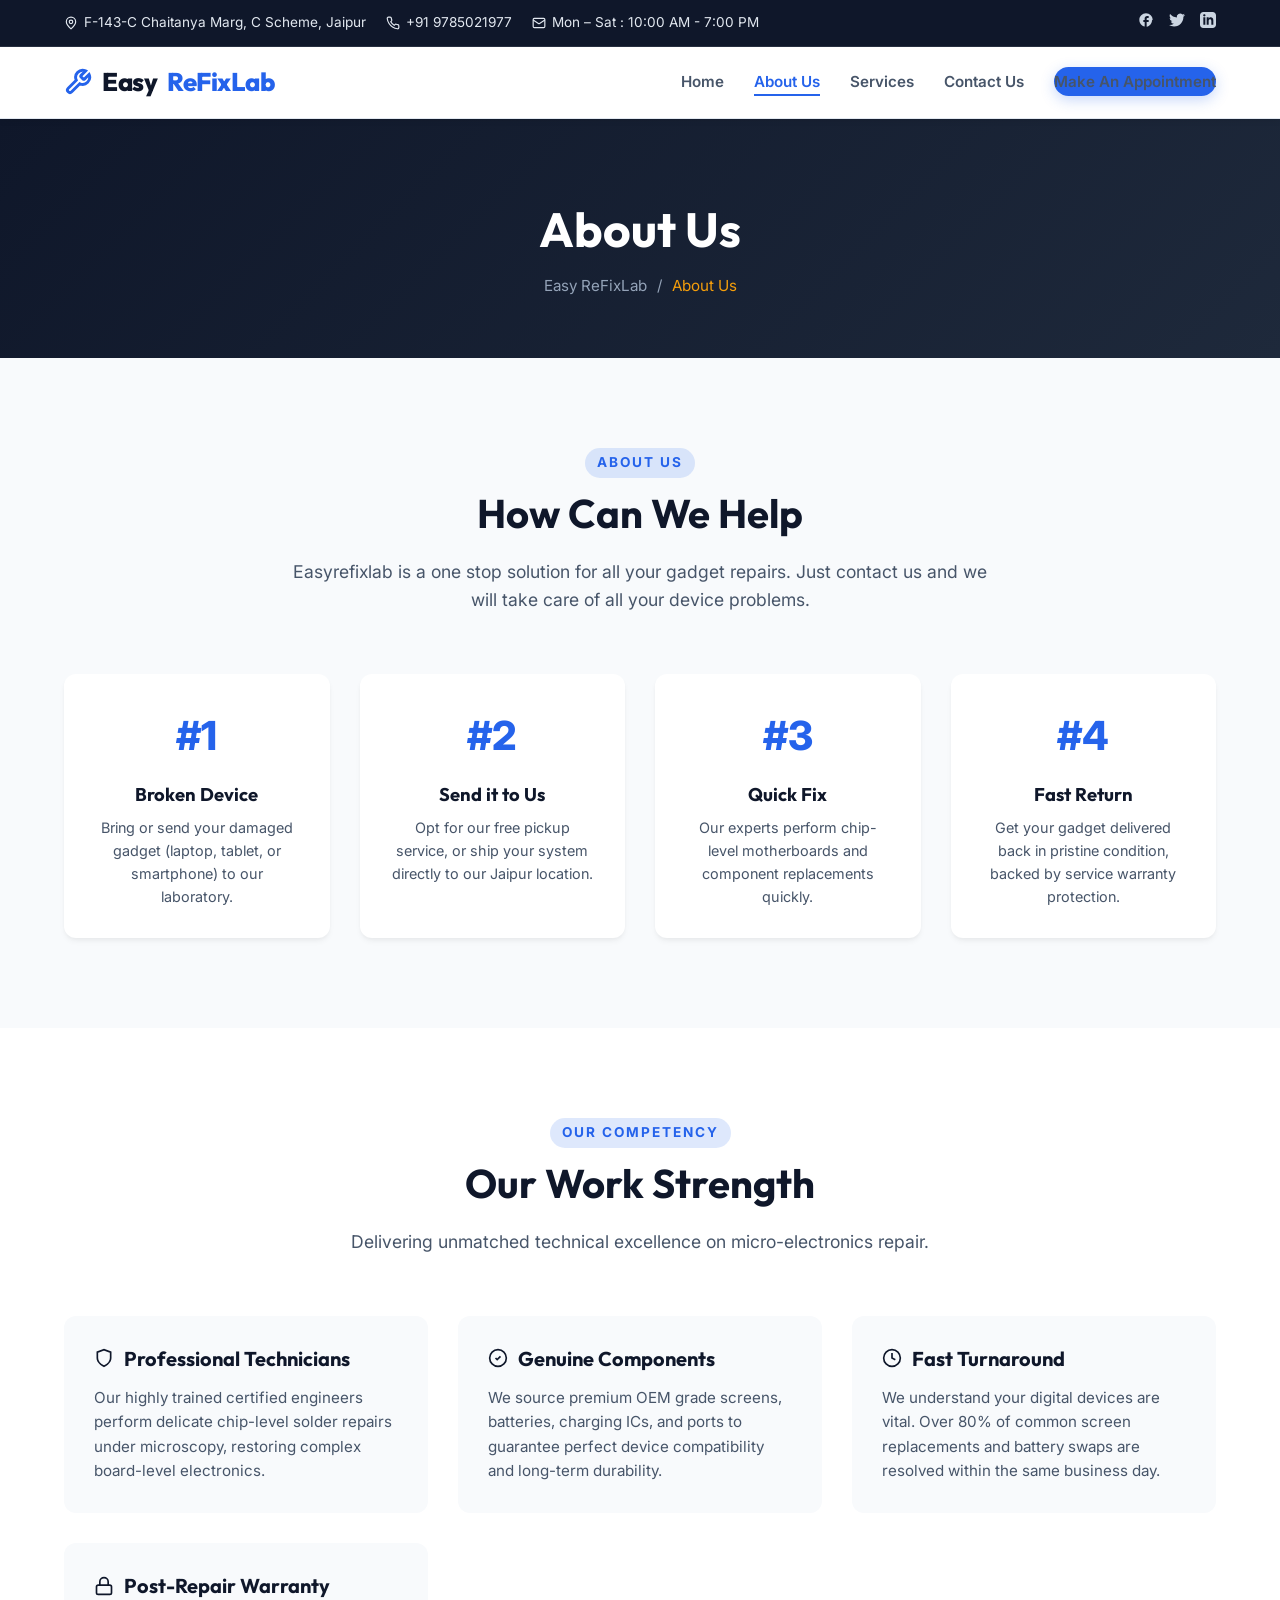
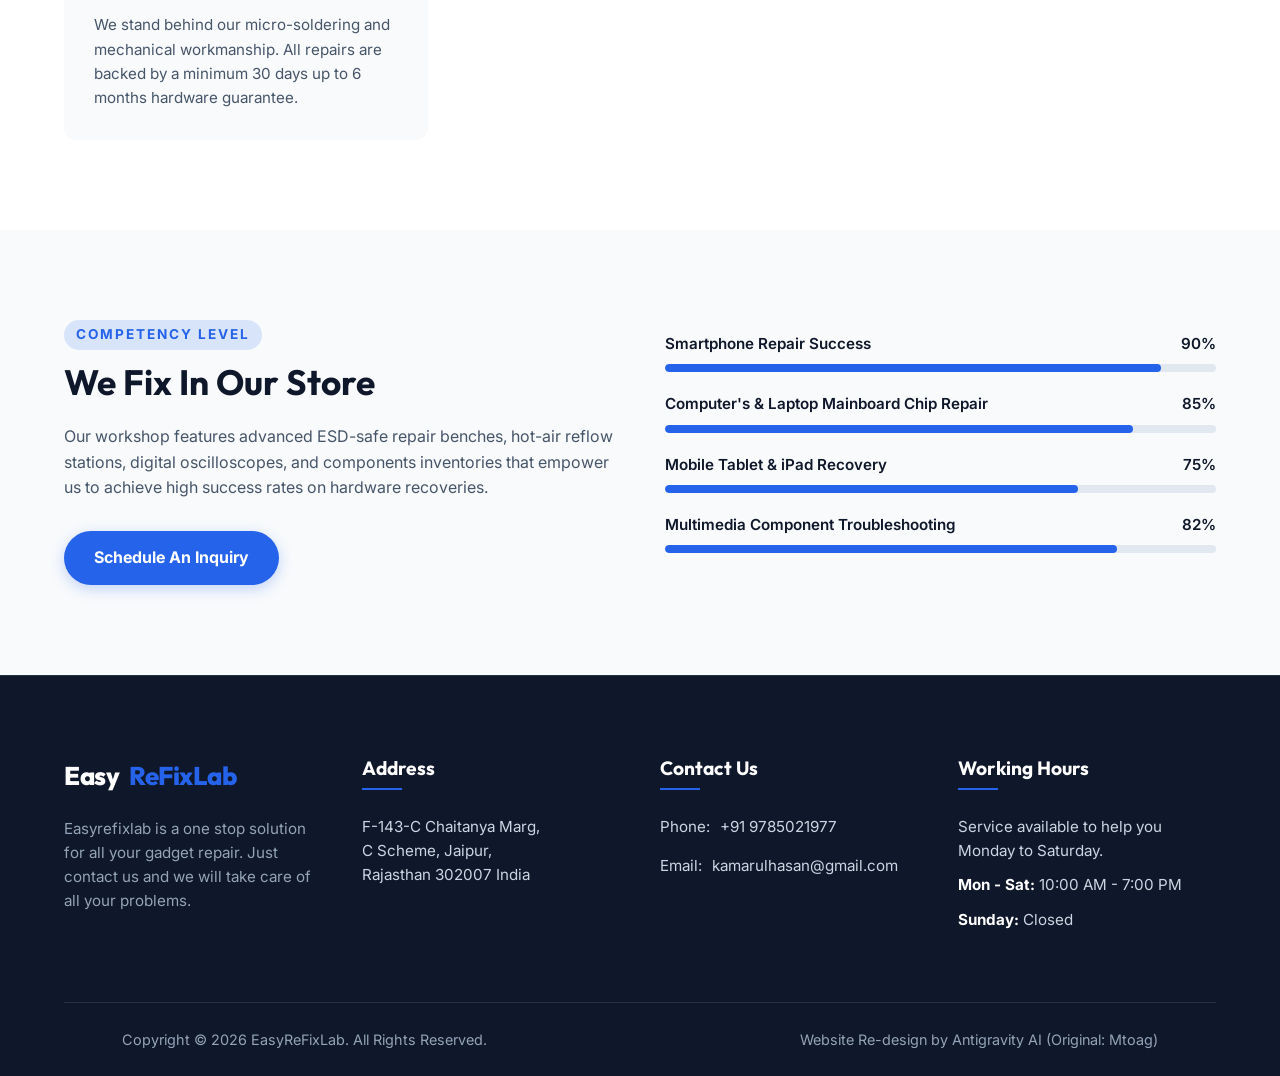
==== about.html @ 3d3305b6 "Initial commit: Rebuild Easy ReFixLab website with modern UI/UX" ====
<!DOCTYPE html>
<html lang="en">
<head>
    <meta charset="UTF-8">
    <meta name="viewport" content="width=device-width, initial-scale=1.0">
    <title>About Us - Easy ReFixLab | Expert Gadget Repairs in Jaipur</title>
    <meta name="description" content="Learn more about Easy ReFixLab, Jaipur's leading chip-level repair lab. Discover our workflow and expert work strength.">
    <link rel="stylesheet" href="style.css">
</head>
<body>

    <!-- Header Top Bar -->
    <header class="top-bar">
        <div class="top-info">
            <span>
                <svg width="14" height="14" viewBox="0 0 24 24" fill="none" stroke="currentColor" stroke-width="2"><path d="M12 2a8 8 0 0 0-8 8c0 5.25 8 12 8 12s8-6.75 8-12a8 8 0 0 0-8-8z"/><circle cx="12" cy="10" r="3"/></svg>
                F-143-C Chaitanya Marg, C Scheme, Jaipur
            </span>
            <span>
                <svg width="14" height="14" viewBox="0 0 24 24" fill="none" stroke="currentColor" stroke-width="2"><path d="M22 16.92v3a2 2 0 0 1-2.18 2 19.79 19.79 0 0 1-8.63-3.07 19.5 19.5 0 0 1-6-6 19.79 19.79 0 0 1-3.07-8.67A2 2 0 0 1 4.11 2h3a2 2 0 0 1 2 1.72 12.84 12.84 0 0 0 .7 2.81 2 2 0 0 1-.45 2.11L8.09 9.91a16 16 0 0 0 6 6l1.27-1.27a2 2 0 0 1 2.11-.45 12.84 12.84 0 0 0 2.81.7A2 2 0 0 1 22 16.92z"/></svg>
                <a href="tel:+919785021977">+91 9785021977</a>
            </span>
            <span>
                <svg width="14" height="14" viewBox="0 0 24 24" fill="none" stroke="currentColor" stroke-width="2"><rect x="2" y="4" width="20" height="16" rx="2"/><path d="m22 7-8.97 5.7a1.94 1.94 0 0 1-2.06 0L2 7"/></svg>
                Mon – Sat : 10:00 AM - 7:00 PM
            </span>
        </div>
        <div class="top-socials">
            <a href="https://facebook.com" aria-label="Facebook">
                <svg width="16" height="16" fill="currentColor" viewBox="0 0 24 24"><path d="M22 12c0-5.52-4.48-10-10-10S2 6.48 2 12c0 4.84 3.44 8.87 8 9.8V15H8v-3h2V9.5C10 7.57 11.57 6 13.5 6H16v3h-2c-.55 0-1 .45-1 1v2h3v3h-3v6.95c4.56-.93 8-4.96 8-9.75z"/></svg>
            </a>
            <a href="https://twitter.com" aria-label="Twitter">
                <svg width="16" height="16" fill="currentColor" viewBox="0 0 24 24"><path d="M23.953 4.57a10 10 0 0 1-2.825.775 4.958 4.958 0 0 0 2.163-2.723c-.951.555-2.005.959-3.127 1.184a4.92 4.92 0 0 0-8.384 4.482C7.69 8.095 4.067 6.13 1.64 3.162a4.822 4.822 0 0 0-.666 2.475c0 1.71.87 3.213 2.188 4.096a4.904 4.904 0 0 1-2.228-.616v.06a4.923 4.923 0 0 0 3.946 4.827 4.996 4.996 0 0 1-2.212.085 4.936 4.936 0 0 0 4.604 3.417 9.867 9.867 0 0 1-6.102 2.105c-.39 0-.779-.023-1.17-.067a13.995 13.995 0 0 0 7.557 2.209c9.053 0 13.998-7.496 13.998-13.985 0-.21 0-.42-.015-.63A9.935 9.935 0 0 0 24 4.59z"/></svg>
            </a>
            <a href="https://linkedin.com" aria-label="LinkedIn">
                <svg width="16" height="16" fill="currentColor" viewBox="0 0 24 24"><path d="M19 0h-14c-2.761 0-5 2.239-5 5v14c0 2.761 2.239 5 5 5h14c2.762 0 5-2.239 5-5v-14c0-2.761-2.238-5-5-5zm-11 19h-3v-11h3v11zm-1.5-12.268c-.966 0-1.75-.779-1.75-1.75s.784-1.75 1.75-1.75 1.75.779 1.75 1.75-.784 1.75-1.75 1.75zm13.5 12.268h-3v-5.604c0-3.368-4-3.113-4 0v5.604h-3v-11h3v1.765c1.396-2.586 7-2.777 7 2.476v6.759z"/></svg>
            </a>
        </div>
    </header>

    <!-- Navigation Header -->
    <nav class="main-header">
        <a href="index.html" class="logo">
            <svg width="28" height="28" viewBox="0 0 24 24" fill="none" stroke="currentColor" stroke-width="2.5" class="logo-accent">
                <path d="M14.7 6.3a1 1 0 0 0 0 1.4l1.6 1.6a1 1 0 0 0 1.4 0l3.77-3.77a6 6 0 0 1-7.94 7.94l-6.91 6.91a2.12 2.12 0 0 1-3-3l6.91-6.91a6 6 0 0 1 7.94-7.94l-3.77 3.77z"/>
            </svg>
            Easy<span class="logo-accent">ReFixLab</span>
        </a>
        <button class="menu-toggle" id="menuToggle" aria-label="Toggle Navigation">
            <span></span>
            <span></span>
            <span></span>
        </button>
        <ul class="nav-links" id="navLinks">
            <li><a href="index.html">Home</a></li>
            <li><a href="about.html" class="active">About Us</a></li>
            <li><a href="services.html">Services</a></li>
            <li><a href="contact.html">Contact Us</a></li>
            <li><a href="book.html" class="header-cta">Make An Appointment</a></li>
        </ul>
    </nav>

    <!-- Page Banner -->
    <section class="page-banner">
        <h1>About Us</h1>
        <div class="breadcrumbs">
            <a href="index.html">Easy ReFixLab</a> / <span>About Us</span>
        </div>
    </section>

    <!-- How Can We Help / Process Section -->
    <section class="section-container">
        <div class="section-header">
            <span class="section-subtitle">About Us</span>
            <h2 class="section-title">How Can We Help</h2>
            <p class="section-desc">Easyrefixlab is a one stop solution for all your gadget repairs. Just contact us and we will take care of all your device problems.</p>
        </div>
        
        <div style="display: grid; grid-template-columns: repeat(auto-fit, minmax(220px, 1fr)); gap: 30px; text-align: center; margin-top: 40px;">
            <div style="background: #ffffff; padding: 30px; border-radius: 12px; box-shadow: var(--shadow-subtle);">
                <div style="font-size: 2.5rem; font-weight: 800; color: var(--primary-light); margin-bottom: 15px;">#1</div>
                <h3 style="font-size: 1.15rem; margin-bottom: 10px; color: var(--primary);">Broken Device</h3>
                <p style="color: var(--text-secondary); font-size: 0.9rem;">Bring or send your damaged gadget (laptop, tablet, or smartphone) to our laboratory.</p>
            </div>
            <div style="background: #ffffff; padding: 30px; border-radius: 12px; box-shadow: var(--shadow-subtle);">
                <div style="font-size: 2.5rem; font-weight: 800; color: var(--primary-light); margin-bottom: 15px;">#2</div>
                <h3 style="font-size: 1.15rem; margin-bottom: 10px; color: var(--primary);">Send it to Us</h3>
                <p style="color: var(--text-secondary); font-size: 0.9rem;">Opt for our free pickup service, or ship your system directly to our Jaipur location.</p>
            </div>
            <div style="background: #ffffff; padding: 30px; border-radius: 12px; box-shadow: var(--shadow-subtle);">
                <div style="font-size: 2.5rem; font-weight: 800; color: var(--primary-light); margin-bottom: 15px;">#3</div>
                <h3 style="font-size: 1.15rem; margin-bottom: 10px; color: var(--primary);">Quick Fix</h3>
                <p style="color: var(--text-secondary); font-size: 0.9rem;">Our experts perform chip-level motherboards and component replacements quickly.</p>
            </div>
            <div style="background: #ffffff; padding: 30px; border-radius: 12px; box-shadow: var(--shadow-subtle);">
                <div style="font-size: 2.5rem; font-weight: 800; color: var(--primary-light); margin-bottom: 15px;">#4</div>
                <h3 style="font-size: 1.15rem; margin-bottom: 10px; color: var(--primary);">Fast Return</h3>
                <p style="color: var(--text-secondary); font-size: 0.9rem;">Get your gadget delivered back in pristine condition, backed by service warranty protection.</p>
            </div>
        </div>
    </section>

    <!-- Work Strength Section (Professional Text replacing placeholder!) -->
    <section class="section-container" style="background-color: #ffffff;">
        <div class="section-header">
            <span class="section-subtitle">Our Competency</span>
            <h2 class="section-title">Our Work Strength</h2>
            <p class="section-desc">Delivering unmatched technical excellence on micro-electronics repair.</p>
        </div>
        
        <div style="display: grid; grid-template-columns: repeat(auto-fit, minmax(280px, 1fr)); gap: 30px;">
            <div style="background-color: var(--bg-light); padding: 30px; border-radius: 12px;">
                <h3 style="font-size: 1.25rem; margin-bottom: 15px; color: var(--primary); display: flex; align-items: center; gap: 10px;">
                    <svg width="20" height="20" viewBox="0 0 24 24" fill="none" stroke="currentColor" stroke-width="2"><path d="M12 22s8-4 8-10V5l-8-3-8 3v7c0 6 8 10 8 10z"/></svg>
                    Professional Technicians
                </h3>
                <p style="color: var(--text-secondary); font-size: 0.95rem;">Our highly trained certified engineers perform delicate chip-level solder repairs under microscopy, restoring complex board-level electronics.</p>
            </div>
            <div style="background-color: var(--bg-light); padding: 30px; border-radius: 12px;">
                <h3 style="font-size: 1.25rem; margin-bottom: 15px; color: var(--primary); display: flex; align-items: center; gap: 10px;">
                    <svg width="20" height="20" viewBox="0 0 24 24" fill="none" stroke="currentColor" stroke-width="2"><circle cx="12" cy="12" r="10"/><path d="m9 12 2 2 4-4"/></svg>
                    Genuine Components
                </h3>
                <p style="color: var(--text-secondary); font-size: 0.95rem;">We source premium OEM grade screens, batteries, charging ICs, and ports to guarantee perfect device compatibility and long-term durability.</p>
            </div>
            <div style="background-color: var(--bg-light); padding: 30px; border-radius: 12px;">
                <h3 style="font-size: 1.25rem; margin-bottom: 15px; color: var(--primary); display: flex; align-items: center; gap: 10px;">
                    <svg width="20" height="20" viewBox="0 0 24 24" fill="none" stroke="currentColor" stroke-width="2"><circle cx="12" cy="12" r="10"/><polyline points="12 6 12 12 16 14"/></svg>
                    Fast Turnaround
                </h3>
                <p style="color: var(--text-secondary); font-size: 0.95rem;">We understand your digital devices are vital. Over 80% of common screen replacements and battery swaps are resolved within the same business day.</p>
            </div>
            <div style="background-color: var(--bg-light); padding: 30px; border-radius: 12px;">
                <h3 style="font-size: 1.25rem; margin-bottom: 15px; color: var(--primary); display: flex; align-items: center; gap: 10px;">
                    <svg width="20" height="20" viewBox="0 0 24 24" fill="none" stroke="currentColor" stroke-width="2"><rect x="3" y="11" width="18" height="11" rx="2" ry="2"/><path d="M7 11V7a5 5 0 0 1 10 0v4"/></svg>
                    Post-Repair Warranty
                </h3>
                <p style="color: var(--text-secondary); font-size: 0.95rem;">We stand behind our micro-soldering and mechanical workmanship. All repairs are backed by a minimum 30 days up to 6 months hardware guarantee.</p>
            </div>
        </div>
    </section>

    <!-- Skills Bar Section -->
    <section class="section-container" style="background-color: var(--bg-light);">
        <div style="display: grid; grid-template-columns: 1fr 1fr; gap: 50px; align-items: center; flex-wrap: wrap;">
            <div>
                <span class="section-subtitle">Competency Level</span>
                <h2 style="font-size: 2.2rem; color: var(--primary); margin-bottom: 20px;">We Fix In Our Store</h2>
                <p style="color: var(--text-secondary); margin-bottom: 30px;">
                    Our workshop features advanced ESD-safe repair benches, hot-air reflow stations, digital oscilloscopes, and components inventories that empower us to achieve high success rates on hardware recoveries.
                </p>
                <a href="book.html" class="btn btn-primary">Schedule An Inquiry</a>
            </div>
            
            <!-- Skill Bars -->
            <div>
                <!-- Bar 1 -->
                <div style="margin-bottom: 20px;">
                    <div style="display: flex; justify-content: space-between; font-weight: 600; font-size: 0.95rem; margin-bottom: 8px;">
                        <span>Smartphone Repair Success</span>
                        <span>90%</span>
                    </div>
                    <div style="height: 8px; background-color: var(--border-color); border-radius: 4px; overflow: hidden;">
                        <div style="width: 90%; height: 100%; background-color: var(--primary-light); border-radius: 4px;"></div>
                    </div>
                </div>
                <!-- Bar 2 -->
                <div style="margin-bottom: 20px;">
                    <div style="display: flex; justify-content: space-between; font-weight: 600; font-size: 0.95rem; margin-bottom: 8px;">
                        <span>Computer's & Laptop Mainboard Chip Repair</span>
                        <span>85%</span>
                    </div>
                    <div style="height: 8px; background-color: var(--border-color); border-radius: 4px; overflow: hidden;">
                        <div style="width: 85%; height: 100%; background-color: var(--primary-light); border-radius: 4px;"></div>
                    </div>
                </div>
                <!-- Bar 3 -->
                <div style="margin-bottom: 20px;">
                    <div style="display: flex; justify-content: space-between; font-weight: 600; font-size: 0.95rem; margin-bottom: 8px;">
                        <span>Mobile Tablet & iPad Recovery</span>
                        <span>75%</span>
                    </div>
                    <div style="height: 8px; background-color: var(--border-color); border-radius: 4px; overflow: hidden;">
                        <div style="width: 75%; height: 100%; background-color: var(--primary-light); border-radius: 4px;"></div>
                    </div>
                </div>
                <!-- Bar 4 -->
                <div style="margin-bottom: 20px;">
                    <div style="display: flex; justify-content: space-between; font-weight: 600; font-size: 0.95rem; margin-bottom: 8px;">
                        <span>Multimedia Component Troubleshooting</span>
                        <span>82%</span>
                    </div>
                    <div style="height: 8px; background-color: var(--border-color); border-radius: 4px; overflow: hidden;">
                        <div style="width: 82%; height: 100%; background-color: var(--primary-light); border-radius: 4px;"></div>
                    </div>
                </div>
            </div>
        </div>
    </section>

    <!-- Footer -->
    <footer class="footer">
        <div class="footer-grid">
            <div class="footer-col footer-about">
                <a href="index.html" class="logo" style="color: #ffffff; margin-bottom: 20px;">
                    Easy<span class="logo-accent">ReFixLab</span>
                </a>
                <p>Easyrefixlab is a one stop solution for all your gadget repair. Just contact us and we will take care of all your problems.</p>
            </div>
            <div class="footer-col">
                <h4>Address</h4>
                <p style="color: #cbd5e1; font-size: 0.95rem; line-height: 1.6;">
                    F-143-C Chaitanya Marg,<br>
                    C Scheme, Jaipur,<br>
                    Rajasthan 302007 India
                </p>
            </div>
            <div class="footer-col footer-contact">
                <h4>Contact Us</h4>
                <p>Phone: <a href="tel:+919785021977">+91 9785021977</a></p>
                <p>Email: <a href="mailto:kamarulhasan@gmail.com">kamarulhasan@gmail.com</a></p>
            </div>
            <div class="footer-col footer-hours">
                <h4>Working Hours</h4>
                <p>Service available to help you Monday to Saturday.</p>
                <p><strong>Mon - Sat:</strong> 10:00 AM - 7:00 PM</p>
                <p><strong>Sunday:</strong> Closed</p>
            </div>
        </div>
        <div class="copyright-bar">
            <div>Copyright &copy; 2026 EasyReFixLab. All Rights Reserved.</div>
            <div>Website Re-design by Antigravity AI (Original: Mtoag)</div>
        </div>
    </footer>

    <script src="main.js"></script>
</body>
</html>
---- style.css ----
/* Modern & Premium Design System for Easy ReFixLab */
@import url('https://fonts.googleapis.com/css2?family=Inter:wght@300;400;500;600;700&family=Outfit:wght@400;500;600;700;800&display=swap');

:root {
    --primary: #0f172a; /* Deep Slate Blue */
    --primary-light: #2563eb; /* Tech Royal Blue */
    --accent: #f59e0b; /* Amber Gold Accent */
    --accent-hover: #d97706;
    --success: #10b981;
    --bg-light: #f8fafc;
    --bg-card: #ffffff;
    --text-primary: #0f172a;
    --text-secondary: #475569;
    --text-light: #94a3b8;
    --border-color: #e2e8f0;
    --glow-color: rgba(37, 99, 235, 0.15);
    --transition: all 0.3s cubic-bezier(0.4, 0, 0.2, 1);
    --font-heading: 'Outfit', sans-serif;
    --font-body: 'Inter', sans-serif;
    
    --shadow-subtle: 0 4px 6px -1px rgba(0, 0, 0, 0.05), 0 2px 4px -1px rgba(0, 0, 0, 0.03);
    --shadow-card: 0 10px 25px -5px rgba(15, 23, 42, 0.08), 0 8px 16px -6px rgba(15, 23, 42, 0.04);
    --shadow-hover: 0 20px 35px -5px rgba(37, 99, 235, 0.15), 0 12px 20px -8px rgba(15, 23, 42, 0.08);
}

/* Base Styles */
* {
    margin: 0;
    padding: 0;
    box-sizing: border-box;
}

html {
    scroll-behavior: smooth;
}

body {
    font-family: var(--font-body);
    background-color: var(--bg-light);
    color: var(--text-primary);
    line-height: 1.6;
    overflow-x: hidden;
}

h1, h2, h3, h4, h5, h6 {
    font-family: var(--font-heading);
    font-weight: 700;
    line-height: 1.25;
}

a {
    text-decoration: none;
    color: inherit;
    transition: var(--transition);
}

/* Header Top Bar */
.top-bar {
    background-color: var(--primary);
    color: #ffffff;
    padding: 10px 5%;
    font-size: 0.85rem;
    display: flex;
    justify-content: space-between;
    align-items: center;
    flex-wrap: wrap;
    gap: 10px;
    border-bottom: 1px solid rgba(255, 255, 255, 0.1);
}

.top-info {
    display: flex;
    gap: 20px;
    flex-wrap: wrap;
}

.top-info span {
    display: flex;
    align-items: center;
    gap: 6px;
    color: #e2e8f0;
}

.top-info a:hover {
    color: var(--accent);
}

.top-socials {
    display: flex;
    gap: 15px;
}

.top-socials a {
    color: #cbd5e1;
    font-size: 1rem;
}

.top-socials a:hover {
    color: var(--accent);
    transform: translateY(-2px);
}

/* Main Navigation Header */
.main-header {
    background-color: rgba(255, 255, 255, 0.95);
    backdrop-filter: blur(10px);
    position: sticky;
    top: 0;
    z-index: 1000;
    padding: 15px 5%;
    display: flex;
    justify-content: space-between;
    align-items: center;
    box-shadow: var(--shadow-subtle);
    border-bottom: 1px solid var(--border-color);
}

.logo {
    display: flex;
    align-items: center;
    gap: 10px;
    font-family: var(--font-heading);
    font-weight: 800;
    font-size: 1.6rem;
    color: var(--primary);
    letter-spacing: -0.5px;
}

.logo-accent {
    color: var(--primary-light);
}

.nav-links {
    display: flex;
    list-style: none;
    gap: 30px;
    align-items: center;
}

.nav-links a {
    font-weight: 600;
    font-size: 0.95rem;
    color: var(--text-secondary);
    position: relative;
    padding: 5px 0;
}

.nav-links a::after {
    content: '';
    position: absolute;
    bottom: 0;
    left: 0;
    width: 0;
    height: 2px;
    background-color: var(--primary-light);
    transition: var(--transition);
}

.nav-links a:hover {
    color: var(--primary-light);
}

.nav-links a:hover::after,
.nav-links a.active::after {
    width: 100%;
}

.nav-links a.active {
    color: var(--primary-light);
}

.header-cta {
    background-color: var(--primary-light);
    color: #ffffff;
    padding: 10px 22px;
    border-radius: 50px;
    font-weight: 600;
    font-size: 0.9rem;
    box-shadow: 0 4px 14px rgba(37, 99, 235, 0.25);
}

.header-cta:hover {
    background-color: #1d4ed8;
    transform: translateY(-2px);
    box-shadow: 0 6px 20px rgba(37, 99, 235, 0.35);
}

/* Mobile Menu Button */
.menu-toggle {
    display: none;
    flex-direction: column;
    gap: 6px;
    cursor: pointer;
    border: none;
    background: transparent;
    padding: 5px;
}

.menu-toggle span {
    width: 25px;
    height: 3px;
    background-color: var(--primary);
    border-radius: 3px;
    transition: var(--transition);
}

/* Page Banner */
.page-banner {
    background: linear-gradient(135deg, var(--primary) 0%, #1e293b 100%);
    color: #ffffff;
    padding: 80px 5% 60px;
    text-align: center;
    position: relative;
    overflow: hidden;
}

.page-banner::before {
    content: '';
    position: absolute;
    top: 0;
    left: 0;
    width: 100%;
    height: 100%;
    background-image: radial-gradient(circle at 20% 30%, rgba(37, 99, 235, 0.15) 0%, transparent 50%),
                      radial-gradient(circle at 80% 70%, rgba(245, 158, 11 0.1) 0%, transparent 50%);
}

.page-banner h1 {
    font-size: 3rem;
    margin-bottom: 15px;
    position: relative;
    z-index: 2;
}

.breadcrumbs {
    display: flex;
    justify-content: center;
    gap: 10px;
    font-size: 0.95rem;
    color: var(--text-light);
    position: relative;
    z-index: 2;
}

.breadcrumbs a:hover {
    color: #ffffff;
}

.breadcrumbs span {
    color: var(--accent);
}

/* Main Layout Sections */
.section-container {
    padding: 90px 5%;
}

.section-header {
    text-align: center;
    max-width: 700px;
    margin: 0 auto 60px;
}

.section-subtitle {
    text-transform: uppercase;
    color: var(--primary-light);
    font-size: 0.85rem;
    font-weight: 700;
    letter-spacing: 2px;
    display: inline-block;
    margin-bottom: 10px;
    background-color: var(--glow-color);
    padding: 4px 12px;
    border-radius: 50px;
}

.section-title {
    font-size: 2.5rem;
    color: var(--primary);
    margin-bottom: 20px;
}

.section-desc {
    color: var(--text-secondary);
    font-size: 1.1rem;
}

/* Service Cards */
.services-grid {
    display: grid;
    grid-template-columns: repeat(auto-fit, minmax(320px, 1fr));
    gap: 30px;
}

.service-card {
    background-color: var(--bg-card);
    border-radius: 16px;
    padding: 40px 30px;
    box-shadow: var(--shadow-card);
    border: 1px solid var(--border-color);
    position: relative;
    overflow: hidden;
    display: flex;
    flex-direction: column;
    transition: var(--transition);
}

.service-card::before {
    content: '';
    position: absolute;
    top: 0;
    left: 0;
    width: 4px;
    height: 100%;
    background-color: var(--primary-light);
    transform: scaleY(0);
    transform-origin: bottom;
    transition: var(--transition);
}

.service-card:hover {
    transform: translateY(-8px);
    box-shadow: var(--shadow-hover);
    border-color: rgba(37, 99, 235, 0.2);
}

.service-card:hover::before {
    transform: scaleY(1);
}

.service-icon {
    width: 60px;
    height: 60px;
    border-radius: 12px;
    background-color: var(--glow-color);
    color: var(--primary-light);
    display: flex;
    align-items: center;
    justify-content: center;
    margin-bottom: 25px;
    font-size: 1.8rem;
    transition: var(--transition);
}

.service-card:hover .service-icon {
    background-color: var(--primary-light);
    color: #ffffff;
    transform: scale(1.1) rotate(5deg);
}

.service-card h3 {
    font-size: 1.35rem;
    margin-bottom: 15px;
    color: var(--primary);
}

.service-card p {
    color: var(--text-secondary);
    font-size: 0.95rem;
    margin-bottom: 20px;
    flex-grow: 1;
}

.service-card .btn-text {
    display: inline-flex;
    align-items: center;
    gap: 8px;
    font-weight: 700;
    color: var(--primary-light);
    font-size: 0.9rem;
    cursor: pointer;
}

.service-card .btn-text span {
    transition: var(--transition);
}

.service-card:hover .btn-text span {
    transform: translateX(5px);
}

/* Modals */
.modal {
    position: fixed;
    top: 0;
    left: 0;
    width: 100%;
    height: 100%;
    z-index: 2000;
    background-color: rgba(15, 23, 42, 0.6);
    backdrop-filter: blur(4px);
    display: flex;
    align-items: center;
    justify-content: center;
    opacity: 0;
    pointer-events: none;
    transition: opacity 0.3s ease;
}

.modal.active {
    opacity: 1;
    pointer-events: auto;
}

.modal-content {
    background-color: var(--bg-card);
    border-radius: 20px;
    width: 90%;
    max-width: 550px;
    padding: 40px;
    box-shadow: var(--shadow-hover);
    position: relative;
    transform: translateY(30px);
    transition: transform 0.3s ease;
}

.modal.active .modal-content {
    transform: translateY(0);
}

.modal-close {
    position: absolute;
    top: 20px;
    right: 20px;
    font-size: 1.5rem;
    cursor: pointer;
    background: transparent;
    border: none;
    color: var(--text-secondary);
    width: 30px;
    height: 30px;
    display: flex;
    align-items: center;
    justify-content: center;
    border-radius: 50%;
}

.modal-close:hover {
    background-color: var(--bg-light);
    color: var(--primary-light);
}

.modal h3 {
    font-size: 1.8rem;
    margin-bottom: 15px;
    color: var(--primary);
}

/* Footer Section */
.footer {
    background-color: var(--primary);
    color: #ffffff;
    padding: 80px 5% 0;
    border-top: 1px solid rgba(255, 255, 255, 0.1);
}

.footer-grid {
    display: grid;
    grid-template-columns: repeat(auto-fit, minmax(220px, 1fr));
    gap: 40px;
    margin-bottom: 60px;
}

.footer-col h4 {
    font-size: 1.2rem;
    margin-bottom: 25px;
    position: relative;
    padding-bottom: 10px;
}

.footer-col h4::after {
    content: '';
    position: absolute;
    left: 0;
    bottom: 0;
    width: 40px;
    height: 2px;
    background-color: var(--primary-light);
}

.footer-about p {
    color: #94a3b8;
    margin-top: 20px;
    font-size: 0.95rem;
}

.footer-links {
    list-style: none;
}

.footer-links li {
    margin-bottom: 12px;
}

.footer-links a {
    color: #cbd5e1;
    font-size: 0.95rem;
}

.footer-links a:hover {
    color: var(--accent);
    padding-left: 5px;
}

.footer-contact p {
    color: #cbd5e1;
    margin-bottom: 15px;
    display: flex;
    align-items: center;
    gap: 10px;
    font-size: 0.95rem;
}

.footer-contact a:hover {
    color: var(--accent);
}

.footer-hours p {
    color: #cbd5e1;
    font-size: 0.95rem;
    margin-bottom: 10px;
}

.footer-hours strong {
    color: #ffffff;
}

.copyright-bar {
    border-top: 1px solid rgba(255, 255, 255, 0.1);
    padding: 25px 5%;
    display: flex;
    justify-content: space-between;
    align-items: center;
    flex-wrap: wrap;
    gap: 15px;
    font-size: 0.9rem;
    color: #94a3b8;
}

.copyright-bar a {
    color: #ffffff;
}

.copyright-bar a:hover {
    color: var(--accent);
}

/* Button UI */
.btn {
    display: inline-flex;
    align-items: center;
    justify-content: center;
    padding: 14px 30px;
    font-size: 1rem;
    font-weight: 700;
    border-radius: 50px;
    cursor: pointer;
    border: none;
    transition: var(--transition);
}

.btn-primary {
    background-color: var(--primary-light);
    color: #ffffff;
    box-shadow: 0 4px 14px rgba(37, 99, 235, 0.25);
}

.btn-primary:hover {
    background-color: #1d4ed8;
    transform: translateY(-2px);
    box-shadow: 0 6px 20px rgba(37, 99, 235, 0.35);
}

.btn-secondary {
    background-color: transparent;
    color: var(--primary-light);
    border: 2px solid var(--primary-light);
}

.btn-secondary:hover {
    background-color: var(--glow-color);
    transform: translateY(-2px);
}

.btn-accent {
    background-color: var(--accent);
    color: var(--primary);
    box-shadow: 0 4px 14px rgba(245, 158, 11, 0.25);
}

.btn-accent:hover {
    background-color: var(--accent-hover);
    transform: translateY(-2px);
    box-shadow: 0 6px 20px rgba(245, 158, 11, 0.35);
}

/* Forms styling */
.booking-form {
    background-color: var(--bg-card);
    border-radius: 20px;
    padding: 40px;
    box-shadow: var(--shadow-card);
    border: 1px solid var(--border-color);
}

.form-group {
    margin-bottom: 20px;
}

.form-row {
    display: grid;
    grid-template-columns: repeat(auto-fit, minmax(200px, 1fr));
    gap: 20px;
}

.form-group label {
    display: block;
    font-weight: 600;
    font-size: 0.9rem;
    margin-bottom: 8px;
    color: var(--primary);
}

.form-group input,
.form-group select,
.form-group textarea {
    width: 100%;
    padding: 12px 18px;
    border: 1px solid var(--border-color);
    border-radius: 8px;
    font-family: var(--font-body);
    font-size: 0.95rem;
    color: var(--text-primary);
    background-color: var(--bg-light);
    transition: var(--transition);
}

.form-group input:focus,
.form-group select:focus,
.form-group textarea:focus {
    outline: none;
    border-color: var(--primary-light);
    background-color: #ffffff;
    box-shadow: 0 0 0 4px var(--glow-color);
}

/* Success Form Modal overlay styling */
.success-overlay {
    text-align: center;
}

.success-icon {
    width: 80px;
    height: 80px;
    border-radius: 50%;
    background-color: rgba(16, 185, 129, 0.15);
    color: var(--success);
    font-size: 3rem;
    display: flex;
    align-items: center;
    justify-content: center;
    margin: 0 auto 20px;
}

/* Responsive Media Queries */
@media(max-width: 991px) {
    .menu-toggle {
        display: flex;
    }
    
    .nav-links {
        position: absolute;
        top: 100%;
        left: 0;
        width: 100%;
        background-color: #ffffff;
        flex-direction: column;
        padding: 30px 5%;
        box-shadow: var(--shadow-card);
        border-top: 1px solid var(--border-color);
        opacity: 0;
        pointer-events: none;
        transform: translateY(-10px);
        transition: var(--transition);
    }
    
    .nav-links.active {
        opacity: 1;
        pointer-events: auto;
        transform: translateY(0);
    }
    
    .header-cta {
        display: none;
    }
}

@media(max-width: 576px) {
    .top-bar {
        justify-content: center;
        text-align: center;
    }
    .top-socials {
        display: none;
    }
    .page-banner h1 {
        font-size: 2.2rem;
    }
}
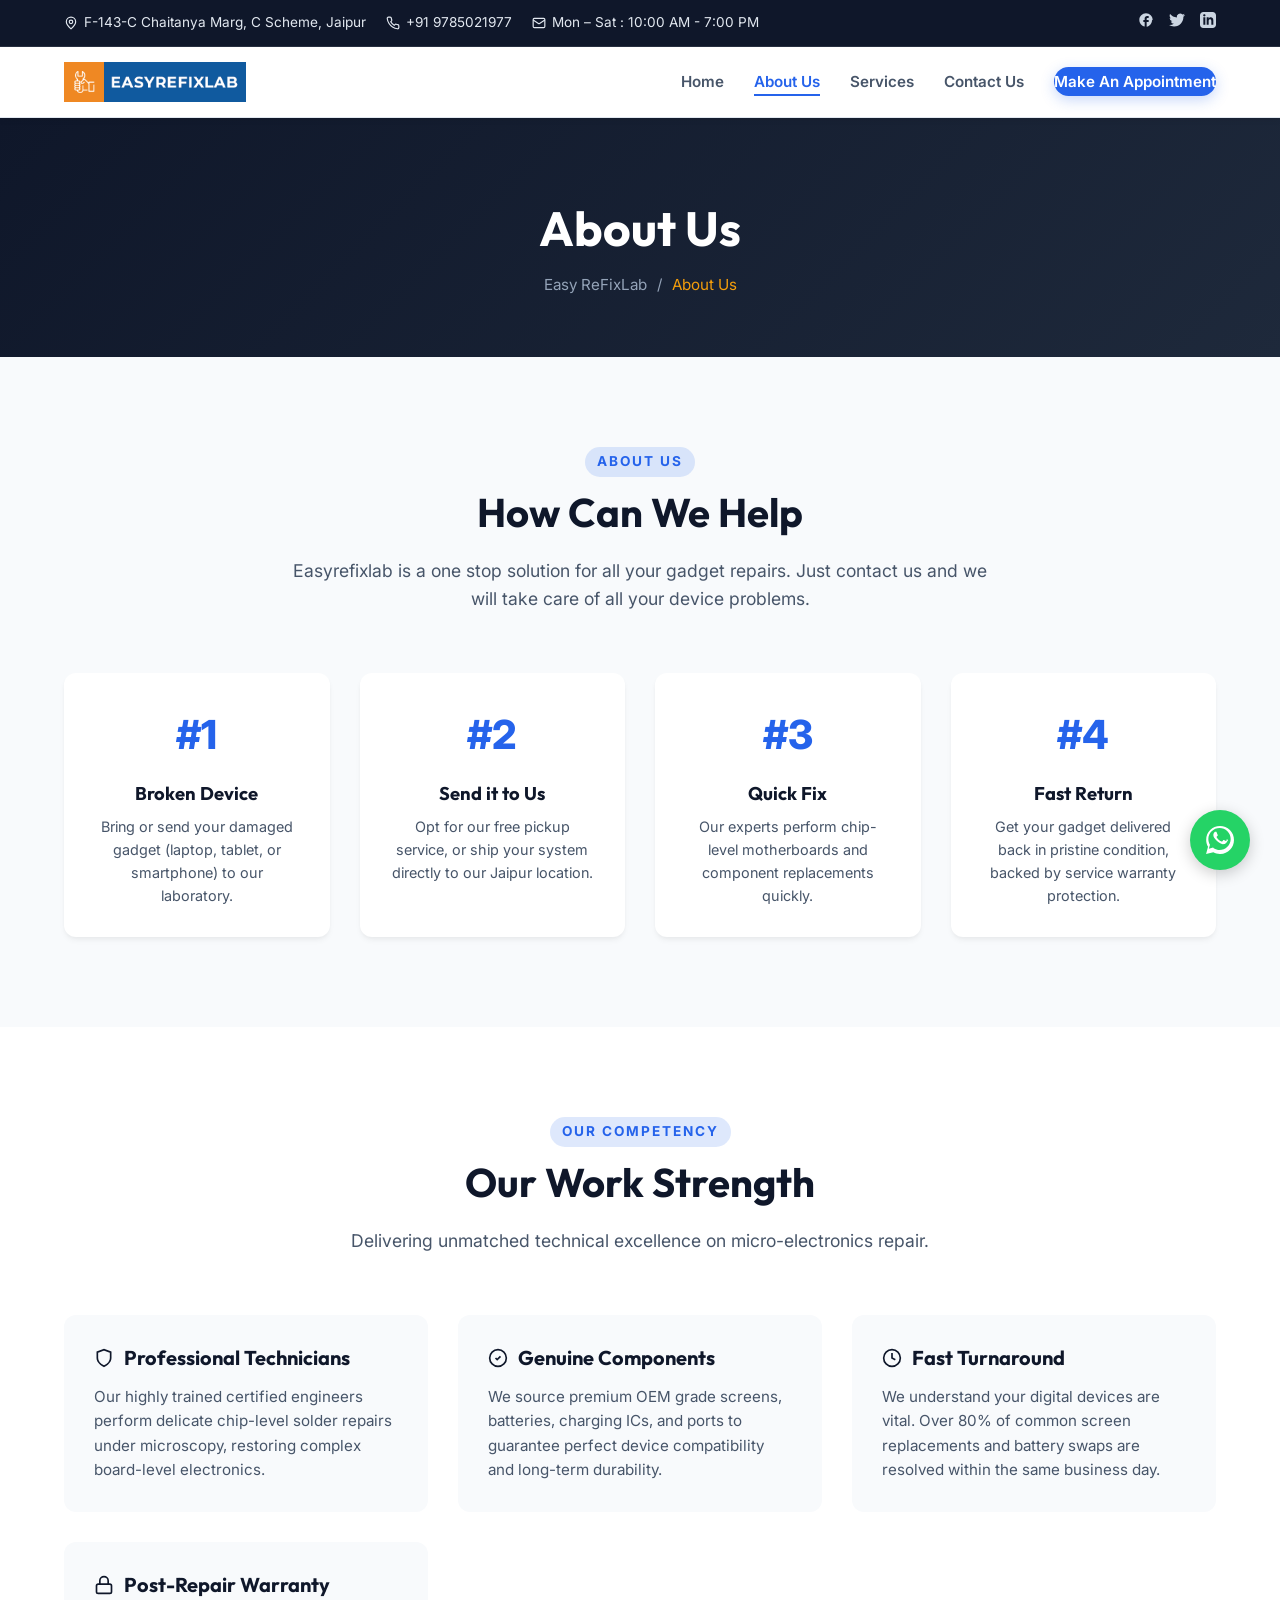
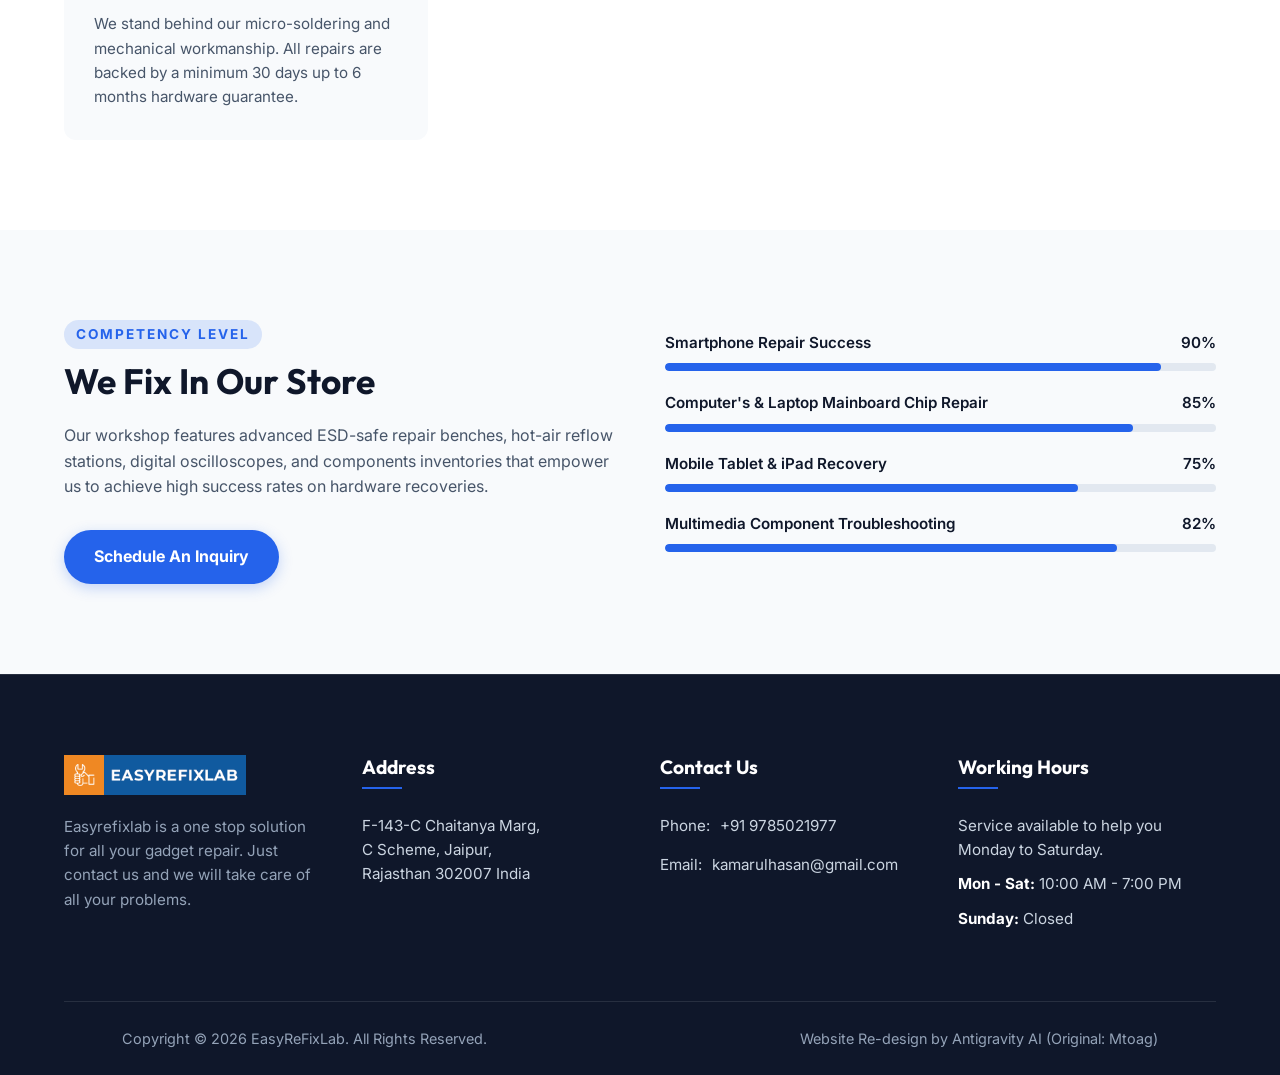
==== commit 8d2885e4: "Fix Make An Appointment button text visibility and replace text logos with brand logo image" ====
--- a/about.html
+++ b/about.html
@@ -41,10 +41,7 @@
     <!-- Navigation Header -->
     <nav class="main-header">
         <a href="index.html" class="logo">
-            <svg width="28" height="28" viewBox="0 0 24 24" fill="none" stroke="currentColor" stroke-width="2.5" class="logo-accent">
-                <path d="M14.7 6.3a1 1 0 0 0 0 1.4l1.6 1.6a1 1 0 0 0 1.4 0l3.77-3.77a6 6 0 0 1-7.94 7.94l-6.91 6.91a2.12 2.12 0 0 1-3-3l6.91-6.91a6 6 0 0 1 7.94-7.94l-3.77 3.77z"/>
-            </svg>
-            Easy<span class="logo-accent">ReFixLab</span>
+            <img src="logo.png" alt="Easy ReFixLab" style="height: 40px; width: auto; object-fit: contain;">
         </a>
         <button class="menu-toggle" id="menuToggle" aria-label="Toggle Navigation">
             <span></span>
@@ -202,8 +199,8 @@
     <footer class="footer">
         <div class="footer-grid">
             <div class="footer-col footer-about">
-                <a href="index.html" class="logo" style="color: #ffffff; margin-bottom: 20px;">
-                    Easy<span class="logo-accent">ReFixLab</span>
+                <a href="index.html" class="logo" style="margin-bottom: 20px;">
+                    <img src="logo.png" alt="Easy ReFixLab" style="height: 40px; width: auto; object-fit: contain;">
                 </a>
                 <p>Easyrefixlab is a one stop solution for all your gadget repair. Just contact us and we will take care of all your problems.</p>
             </div>
--- a/style.css
+++ b/style.css
@@ -171,7 +171,7 @@
 
 .header-cta {
     background-color: var(--primary-light);
-    color: #ffffff;
+    color: #ffffff !important;
     padding: 10px 22px;
     border-radius: 50px;
     font-weight: 600;
@@ -181,8 +181,13 @@
 
 .header-cta:hover {
     background-color: #1d4ed8;
+    color: #ffffff !important;
     transform: translateY(-2px);
     box-shadow: 0 6px 20px rgba(37, 99, 235, 0.35);
+}
+
+.nav-links a.header-cta::after {
+    display: none !important;
 }
 
 /* Mobile Menu Button */
@@ -707,3 +712,99 @@
         font-size: 2.2rem;
     }
 }
+
+/* Service Card Image and List Details Styles */
+.service-card-img {
+    width: calc(100% + 60px);
+    height: 190px;
+    object-fit: cover;
+    margin: -40px -30px 25px;
+    border-bottom: 1px solid var(--border-color);
+    transition: var(--transition);
+}
+
+.service-card:hover .service-card-img {
+    transform: scale(1.03);
+}
+
+.service-details-list {
+    list-style: none;
+    margin-bottom: 25px;
+    padding: 0;
+    text-align: left;
+}
+
+.service-details-list li {
+    font-size: 0.88rem;
+    color: var(--text-secondary);
+    display: flex;
+    align-items: center;
+    gap: 8px;
+    margin-bottom: 8px;
+}
+
+.service-details-list li svg {
+    color: var(--primary-light);
+    flex-shrink: 0;
+}
+
+/* Floating WhatsApp Button */
+.whatsapp-float {
+    position: fixed;
+    bottom: 30px;
+    right: 30px;
+    background-color: #25d366;
+    color: #ffffff;
+    width: 60px;
+    height: 60px;
+    border-radius: 50%;
+    display: flex;
+    align-items: center;
+    justify-content: center;
+    box-shadow: 0 4px 15px rgba(0, 0, 0, 0.2);
+    z-index: 9999;
+    transition: var(--transition);
+}
+
+.whatsapp-float:hover {
+    transform: scale(1.1);
+    background-color: #128c7e;
+    box-shadow: 0 6px 20px rgba(37, 211, 102, 0.4);
+    color: #ffffff;
+}
+
+.whatsapp-float:hover .whatsapp-tooltip {
+    opacity: 1;
+    visibility: visible;
+    transform: translateX(0);
+}
+
+.whatsapp-tooltip {
+    position: absolute;
+    right: 75px;
+    background-color: var(--primary);
+    color: #ffffff;
+    padding: 8px 16px;
+    border-radius: 8px;
+    font-size: 0.85rem;
+    font-weight: 600;
+    white-space: nowrap;
+    opacity: 0;
+    visibility: hidden;
+    transform: translateX(10px);
+    transition: var(--transition);
+    box-shadow: var(--shadow-subtle);
+    pointer-events: none;
+}
+
+.whatsapp-tooltip::after {
+    content: '';
+    position: absolute;
+    right: -5px;
+    top: 50%;
+    transform: translateY(-50%) rotate(45deg);
+    width: 10px;
+    height: 10px;
+    background-color: var(--primary);
+}
+
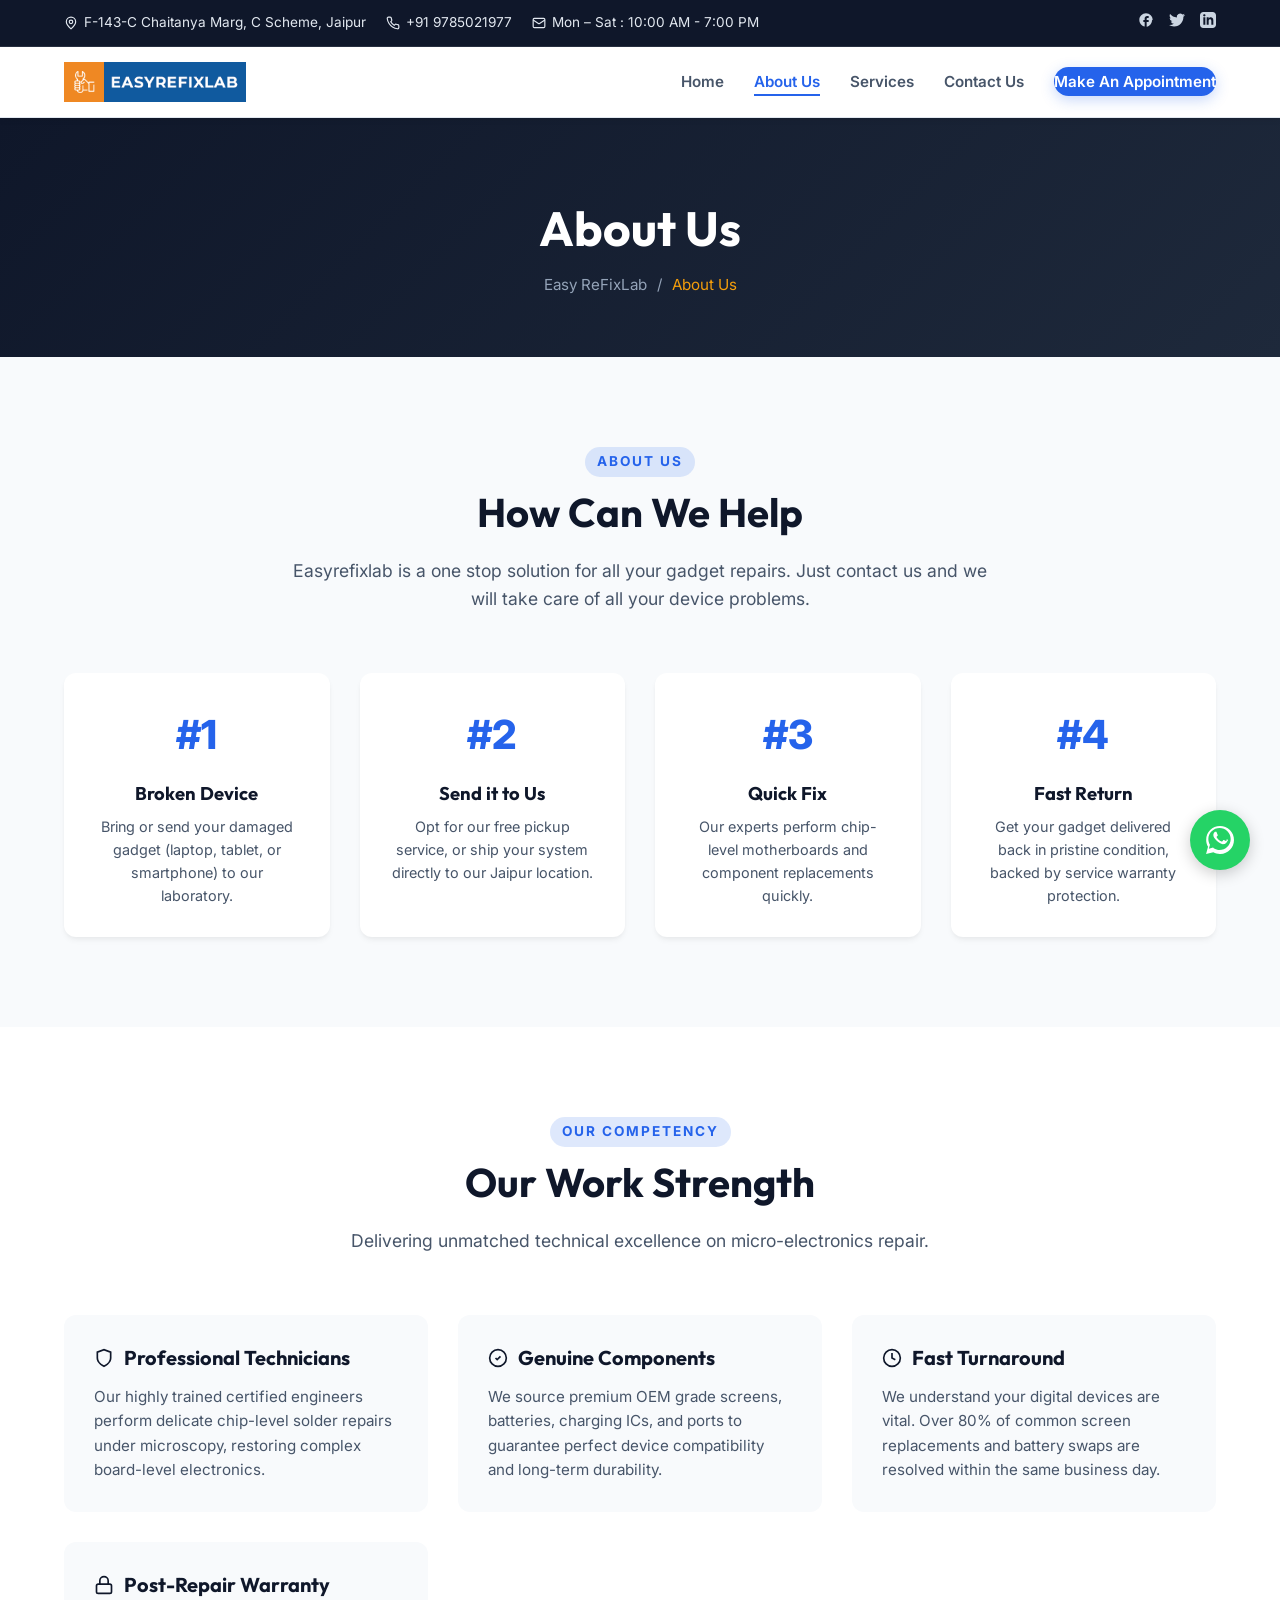
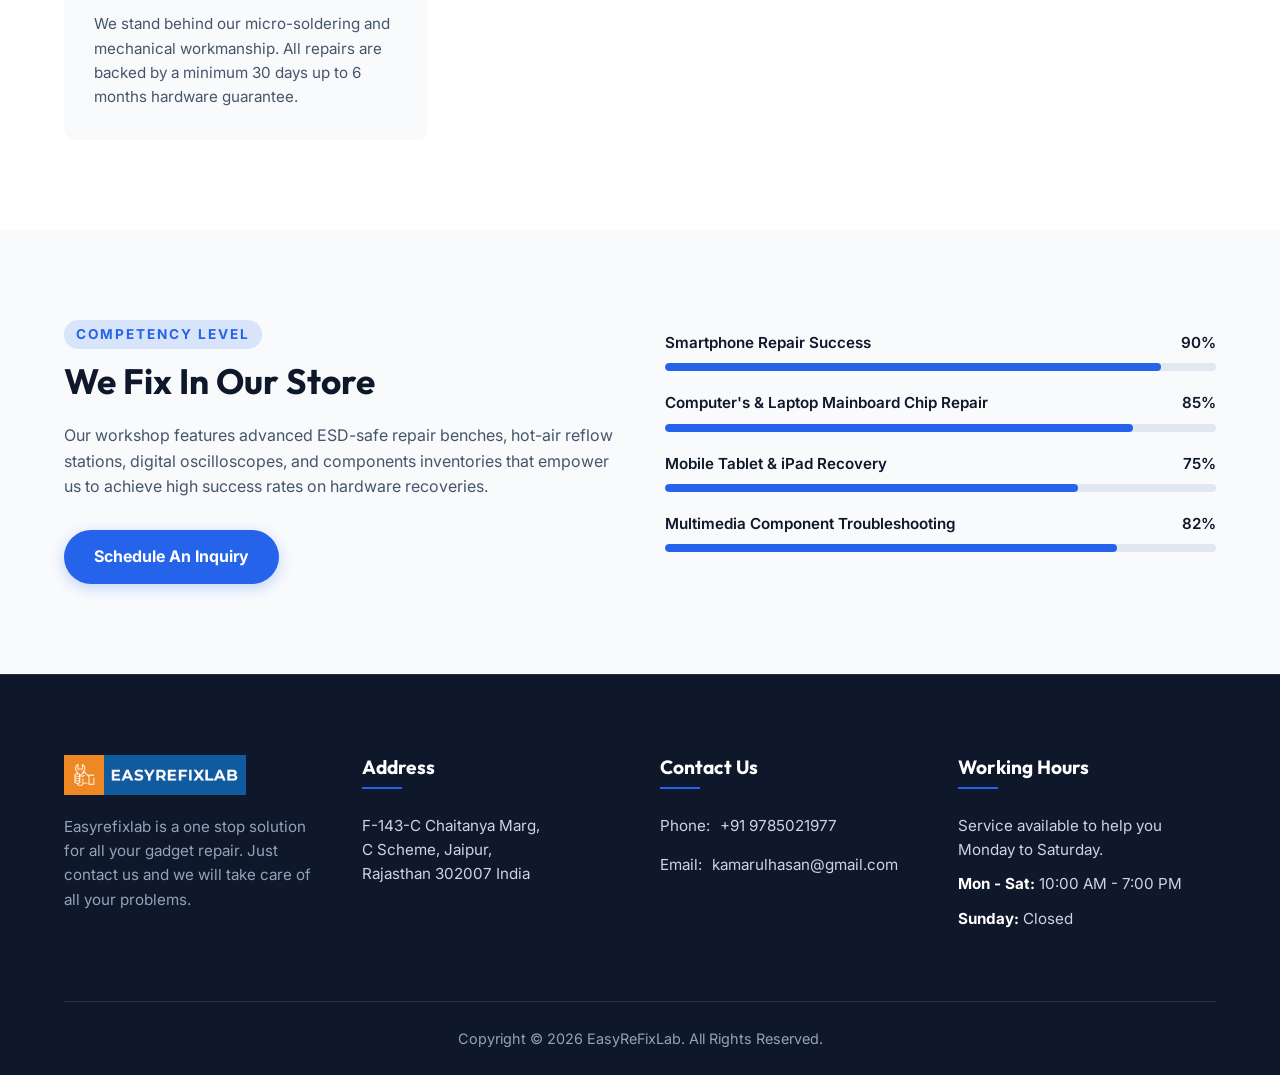
==== commit 042c64f8: "Remove redesign credits and center copyright notice on all pages" ====
--- a/about.html
+++ b/about.html
@@ -226,7 +226,6 @@
         </div>
         <div class="copyright-bar">
             <div>Copyright &copy; 2026 EasyReFixLab. All Rights Reserved.</div>
-            <div>Website Re-design by Antigravity AI (Original: Mtoag)</div>
         </div>
     </footer>
 
--- a/style.css
+++ b/style.css
@@ -534,7 +534,8 @@
     border-top: 1px solid rgba(255, 255, 255, 0.1);
     padding: 25px 5%;
     display: flex;
-    justify-content: space-between;
+    justify-content: center;
+    text-align: center;
     align-items: center;
     flex-wrap: wrap;
     gap: 15px;
